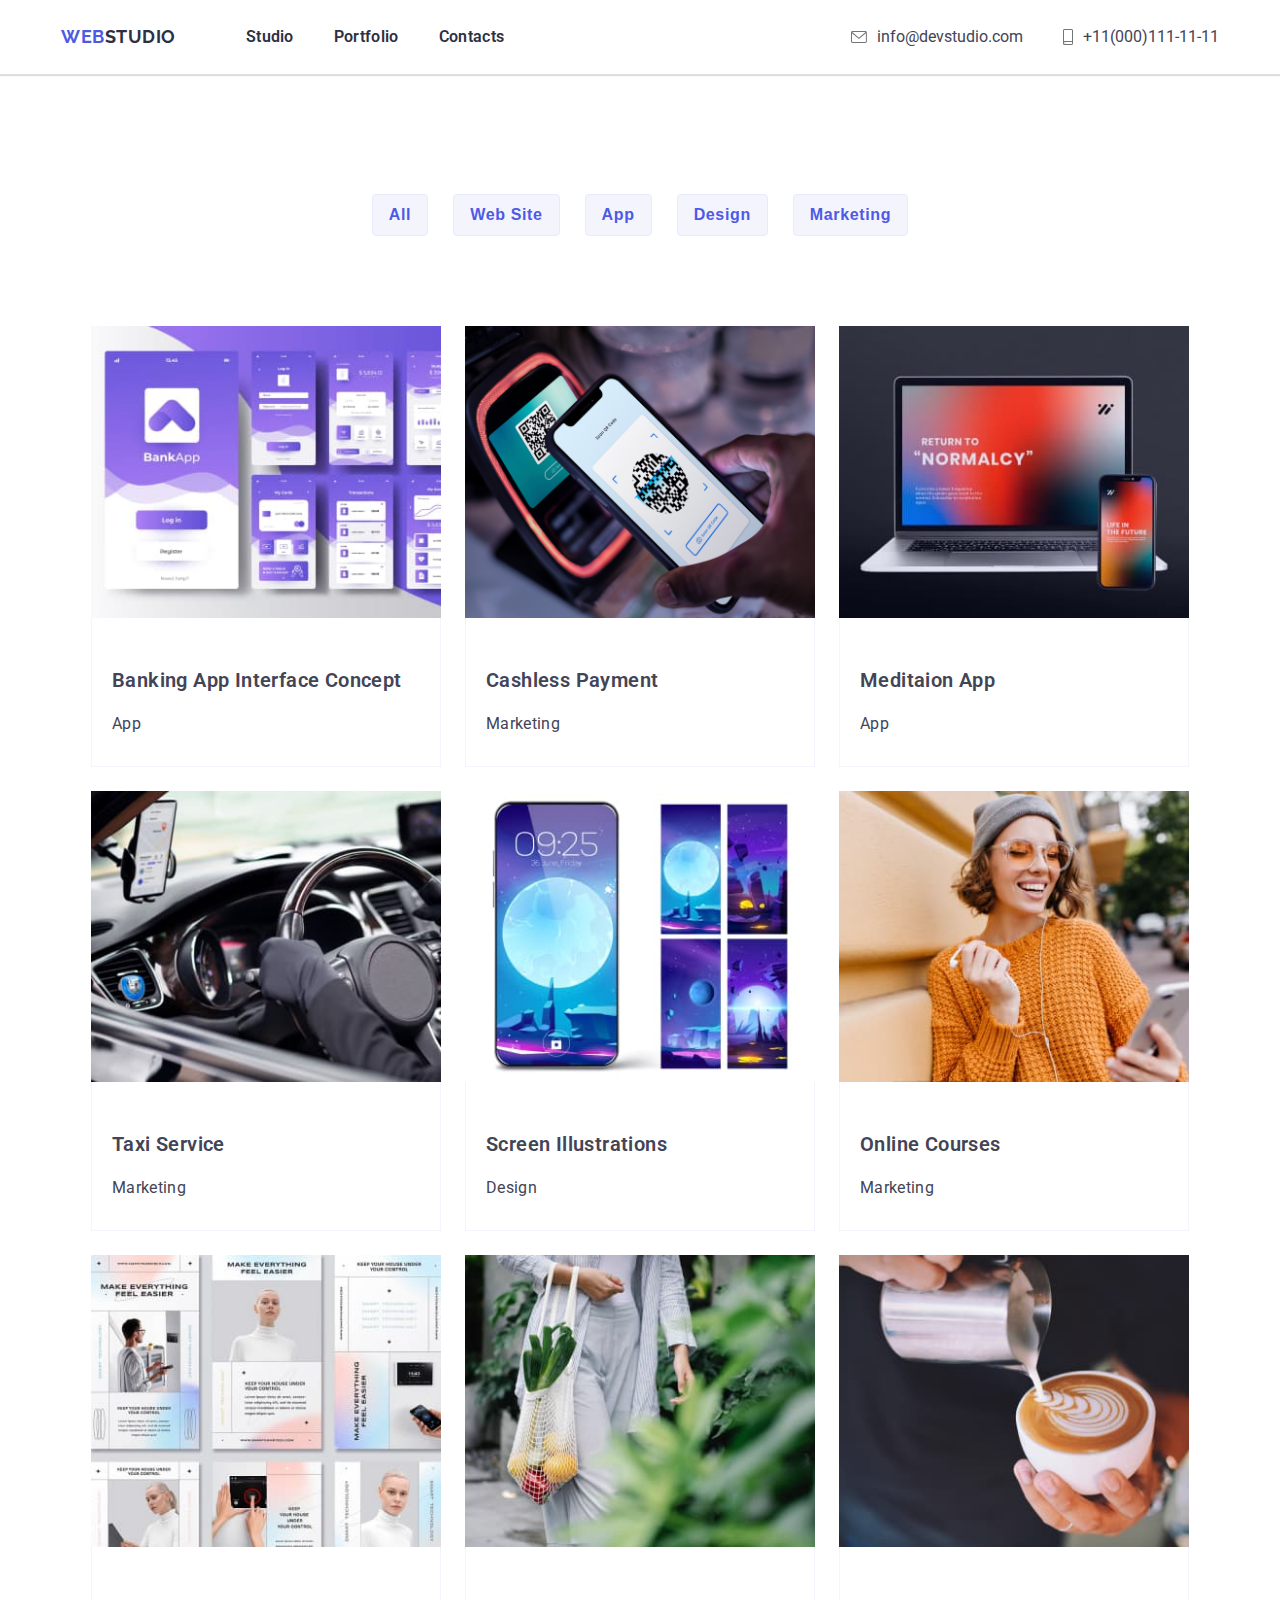
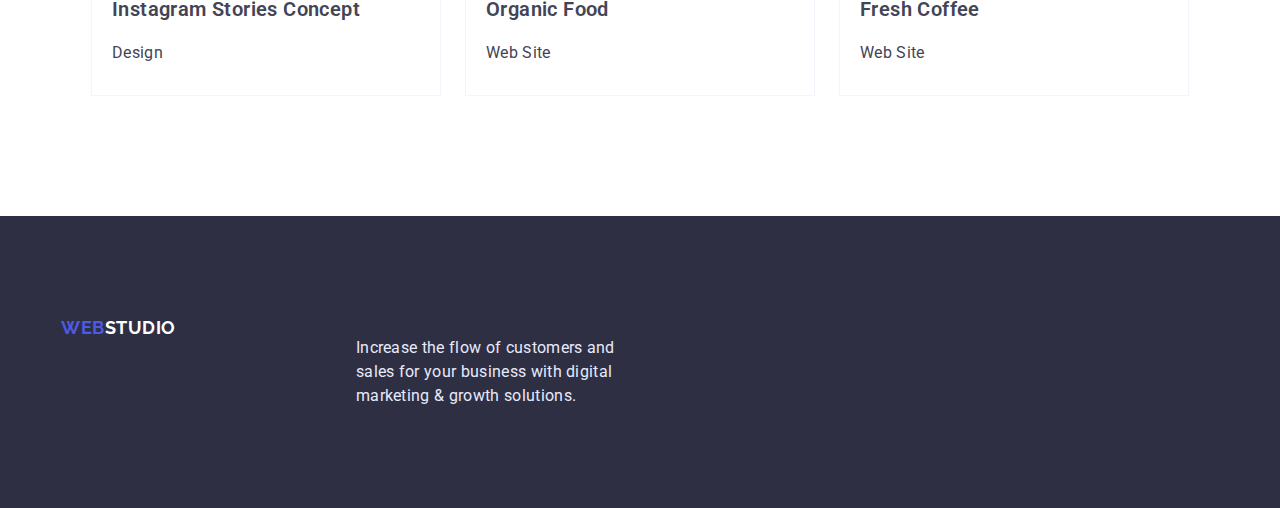
==== portfolio.html @ cf570ab1 "first commit" ====
<!DOCTYPE html>
<html lang="en">
<head>
    <meta charset="UTF-8">
    <meta http-equiv="X-UA-Compatible" content="IE=edge">
    <meta name="viewport" content="width=device-width, initial-scale=1.0">
    <title>HomeWork03</title>
    <link rel="stylesheet" href="css/styles.css">
    <link rel="preconnect" href="https://fonts.googleapis.com">
    <link rel="preconnect" href="https://fonts.gstatic.com" crossorigin>
    <link href="https://fonts.googleapis.com/css2?family=Raleway:wght@700&family=Roboto:wght@400;500;700;900&display=swap" rel="stylesheet">
    <link rel="stylesheet" href="node_modules/modern-normalize/modern-normalize.css">
</head>
<body>
    <header class="header">
        <div class="container">
            <nav class="nav">
                <a href="#" class="logo"><span class="logo-text">WEB</span>STUDIO</a>
                <ul class="nav-list">
                    <li class="nav-item">
                        <a class="nav-link" href="./index.html">Studio</a>
                    </li>
                    <li class="nav-item">
                        <a class="nav-link" href="./portfolio.html">Portfolio</a>
                    </li>
                    <li class="nav-item">
                        <a class="nav-link" href="#">Contacts</a>
                    </li>
                </ul>
            </nav>
            <ul class="contact-list">
                <li class="contact-item">
                    <a class="contact-link" href="mailto:info@devstudio.com">
                      <svg class="icon" width="16" height="12">
                        <use href="./images/sprite.svg#icon-mail"></use>
                      </svg>
                      info@devstudio.com
                    </a>
                </li>
                <li class="contact-item">
                    <a class="contact-link" href="tel:+11 (000) 111-11-11">
                      <svg class="icon" width="10" height="16">
                        <use href="./images/sprite.svg#icon-smartphone"></use>
                      </svg>+11(000)111-11-11</a>
                </li>
            </ul>
        </div>
    </header>
    <main>
        <section class="portfolio section">
            <div class="container">
                <h1 class="portfolio-title hidden">Portfolio</h1>
                <ul class="filteres">
                    <li class="filter-item">
                        <button type="button" class="filter-btn">All</button>
                    </li>
                    <li class="filter-item">
                        <button type="button"  class="filter-btn">Web Site</button>
                    </li>
                    <li class="filter-item">
                        <button type="button"  class="filter-btn">App</button>
                    </li>
                    <li class="filter-item">
                        <button type="button"  class="filter-btn">Design</button>
                    </li>
                    <li class="filter-item">
                        <button type="button"  class="filter-btn">Marketing</button>
                    </li>
                </ul>
                <ul class="gallery-list">
                    <li class="gallery-card">
                        <img src="./images/img05.jpg" alt="Banking App Interface Concept" width="350"
                        height="294">
                        <div class="gallery-card-wrapper">
                            <h2 class="gallery-card-title">Banking App Interface Concept</h2>
                            <p class="gallery-card-text">App</p>
                        </div>
                    </li>
                    <li class="gallery-card">                      
                        <img class="img" src="./images/img06.jpg" alt="Cashless Payment" width="350"
                        height="294">
                        <div class="gallery-card-wrapper">
                            <h2 class="gallery-card-title">Cashless Payment</h2>
                            <p class="gallery-card-text">Marketing</p>
                        </div>
                    </li>
                    <li class="gallery-card">                        
                        <img src="./images/img07.jpg" alt="Meditaion App" width="350"
                        height="294">
                        <div class="gallery-card-wrapper">
                            <h2 class="gallery-card-title">Meditaion App</h2>
                            <p class="gallery-card-text">App</p>
                        </div>
                    </li>
                    <li class="gallery-card">
                        <img src="./images/img08.jpg" alt="Taxi Service"   width="350"
                        height="294">
                        <div class="gallery-card-wrapper">
                            <h2 class="gallery-card-title">Taxi Service</h2>
                            <p class="gallery-card-text">Marketing</p>
                        </div>
                    </li>
                    <li class="gallery-card">
                        <img src="./images/img09.jpg" alt="Screen Illustrations" width="350"
                        height="294">
                        <div class="gallery-card-wrapper">
                            <h2 class="gallery-card-title">Screen Illustrations</h2>
                            <p class="gallery-card-text">Design</p>
                        </div>
                    </li>
                    <li class="gallery-card">
                        <img src="./images/img10.jpg" alt="Online Courses" width="350"
                        height="294">
                        <div class="gallery-card-wrapper">
                            <h2 class="gallery-card-title">Online Courses</h2>
                            <p class="gallery-card-text">Marketing</p>
                        </div>
                    </li>
                    <li class="gallery-card">
                        <img src="./images/img11.jpg" alt="Instagram Stories Concept" width="350"
                        height="294">
                        <div class="gallery-card-wrapper">
                            <h2 class="gallery-card-title">Instagram Stories Concept</h2>
                            <p class="gallery-card-text">Design</p>
                        </div>
                    </li>
                    <li class="gallery-card"> 
                        <img src="./images/img12.jpg" alt="Organic Food" width="350"
                        height="294">
                        <div class="gallery-card-wrapper">
                            <h2 class="gallery-card-title">Organic Food</h2>
                            <p class="gallery-card-text">Web Site</p>
                        </div>
                    </li>
                    <li class="gallery-card">
                        <img src="./images/img13.jpg" alt="Banking App Interface Concept" width="350"
                        height="294">
                        <div class="gallery-card-wrapper">
                            <h2 class="gallery-card-title">Fresh Coffee</h2>
                            <p class="gallery-card-text">Web Site</p>
                        </div>
                    </li>
                </ul>
            </div>
        </section>
    </main>
    <footer class="footer">
        <div class="container">
            <a href="#" class="logo footer-logo"><span class="logo-text">WEB</span>STUDIO</a>
            <p class="footer-text">Increase the flow of customers and sales for your business with digital marketing & growth solutions.</p>
        </div>
    </footer>
</body>
</html>
---- css/styles.css ----
:root {
    --primary-text-color: #434455;
    --primary-bg-color: #ffffff;
    --navy-blue: #2E2F42;
    --iris: #4D5AE5;
    --cloud: #F4F4FD;
    --cornflower: #E7E9FC;
  }

  body {
    color: var(--primary-text-color);
    background-color: var(--primery-bg-color);
    font-family: Roboto, sans-serif;
    margin: 0;
    padding: 0;
    box-sizing: border-box;
}

ul, li, h1, h2, h3, p, a {
    margin: 0;
    padding: 0;
}

img {
    display: block;
    max-width: 100%;
    height: auto;
}

.container {
    width: 1158px;
    margin: 0 auto;
    padding: 0 15px;
}

.section {
    padding: 120px 0;
}

.header {
    padding: 25px 0;
    box-shadow: 1px 1px 1px 1px rgba(46, 47, 66, 0.16);
}

.header > .container {
    display: flex;
    justify-content: space-between;
}

.nav {
    display: flex;
    justify-content: space-between;
    align-items: center;
}

.nav-list {
    display: flex;
    align-items: center;
}

.nav-item {
    list-style: none;
    padding: 0;
    font-size: 16px;
    font-weight: 600;
    line-height: 1.5;
    letter-spacing: 0.02em;
}

.nav-item:not(:last-child) {
    margin-right: 40px;
}

.nav-link {
    color: var(--navy-blue);
    text-decoration: none;
}

.nav-link:hover {
    color: var(--primary-text-color);
}

.nav-link:focus {
    color: var(--iris);
}

.contact-list {
    display: flex;
    align-items: center;
}

.contact-item {
    list-style: none;
    font-size: 16px;
    line-height: 1.5;
    left: 2%;
    margin-left: 40px;
    
}

.contact-link:hover {
    color: var(--iris);
}

.contact-link {
    display: flex;
    align-items: center;
    gap: 10px;
    text-decoration: none;
    color: var(--primary-text-color);
}

.logo {
    margin-right: 70px;
  
    color: var(--navy-blue);
  
    font-family: Raleway, sans-serif;
    font-weight: 700;
    font-size: 18px;
    line-height: 1.3;
    letter-spacing: 0.03em;

    text-decoration: none;
  }

  .logo-text {
    color: var(--iris);
  }


.tagline {
    background-color: var(--navy-blue);
    padding: 180px 0;
    margin-right: auto;
    margin-left: auto;
    max-width: 1600px;
    background-image: linear-gradient(rgba(46, 47, 66, 0.8), rgba(46, 47, 66, 0.8)), url(../images/tagline-bg.jpg);
    background-repeat: no-repeat;

}

.tagline > .container{
    display: flex;
    flex-direction: column;
    align-items: center;
    justify-content: center;
}

.tagline-title {
    font-size: 56px;
    font-weight: 600;
    line-height: 1.1;
    letter-spacing: 0.02em;
    color: var(--primary-bg-color);
    margin-bottom: 55px;
    text-align: center;
}

.tagline-btn {
    padding: 16px 32px;
    background-color: var(--iris);
    color: var(--primary-bg-color);
    border: none;
    border-radius: 4px;
    font-size: 16px;
    font-weight: 600;
    line-height: 1.1;
    letter-spacing: 0.04em;
}

.tagline-btn:hover,
.tagline-btn:focus {
    cursor: pointer;
    box-shadow: 1px 1px 1px 1px rgba(46, 47, 66, 0.16);
}

.icon-box {
    display: flex;
    justify-content: center;
    align-items: center;
    height: 120px;
    margin-bottom: 30px;
    border-radius: 4px;
  
    background-color: var(--cloud);
  }

.advantages {
    padding-bottom: 0;
}


.advantages-list {
    display: flex;
}

.advantages-item {
    list-style: none;
    width: 270px;
    display: flex;
    flex-direction: column;
    flex-wrap: wrap;
}

.advantages-item:not(:last-child) {
    margin-right: 30px;
}

.advantages-title {
    font-size: 20px;
    font-weight: 600;
    line-height: 1.2;
    letter-spacing: 0.02em;
    color: var(--navy-blue);
    margin-bottom: 20px;
}

.advantages-text {
    font-size: 16px;
    font-weight: 400;
    line-height: 1.5;
    letter-spacing: 0.02em;
}



.work-title {
    text-align: center;
    margin-bottom: 80px;
    font-size: 36px;
    font-weight: 600;
    letter-spacing: 0.02em;
    color: var(--navy-blue);
}

.work-list {
    display: flex;
    justify-content: center;
}

.work-item {
    list-style: none;
}

.work-item:not(:last-child) {
    margin-right: 30px;
  }

.team {
    background-color: var(--cloud);
}

.team-title {
    font-size: 36px;
    font-weight: 600;
    letter-spacing: 0.02em;
    text-align: center;
    margin-bottom: 75px;
}

.team-list {
    display: flex;
    justify-content: space-around;
    align-items: center;
}

.team-item {
    list-style: none;
    display: flex;
    flex-direction: column;
    align-items: center;
    background-color: var(--primary-bg-color);
    border-bottom: 1px solid #ececec;
    border-radius: 4px;
    filter: drop-shadow(0px, 2px rgba(46, 47, 66, 0.16));
}

.team-item:not(:last-child) {
    margin-right: 30px;
  }

.team-item-title {
    font-size: 20px;
    line-height: 1.2;
    font-weight: 600;
    letter-spacing: 0.02em;
    color: var(--navy-blue);
}

.list {
    list-style: none;
    display: flex;
    justify-content: center;
    align-items: center;
    margin-bottom: 30px;
}

.link {
    text-decoration: none;
    height: 40px;
    width: 40px;
    display: inline-flex;
    justify-content: center;
    align-items: center;
    border-radius: 50%;
    --color3: var(--primary-bg-color);
    background-color: var(--iris);
}



.item:not(:last-child) {
    margin-right: 10px;
}

.title-wrapper {
    padding: 30px 0;
}

.team-item-text {
    font-size: 16px;
    font-weight: 400;
    line-height: 1.5;
    letter-spacing: 0.02em;
    color: var(--primary-text-color);
    margin-top: 0;
    margin-bottom: 20px;
}


.clients-titel {
    text-align: center;
    font-size: 36px;
    font-weight: 600;
    letter-spacing: 0.03em;
    color: var(--navy-blue);
    margin-bottom: 75px;
}

.clients-list {
    list-style: none;
    display: flex;
    justify-content: center;
  }

.clients-list > .client:not(:last-child) {
    margin-right: 30px;
}

.clients-list .link {
    display: flex;
    align-items: center;
    justify-content: center;
  
    width: 168px;
    height: 88px;
    border: 1px solid #8E8F99;
    border-radius: 4px;
}
  
.clients-list .link:hover,
.clients-list .link:focus {
    background-color: var(--iris);
    color:#8E8F99 ;
}

.footer {
    padding: 100px 0;
    background-color: var(--navy-blue);
}

.footer > .container {
    display: flex;
    gap: 110px;
}

.footer-links .link {
    background-color: rgba(255, 255, 255, 0.1);
    color: var(--primary-bg-color);
}

.footer-links .link:hover {
    cursor: pointer;
    background-color: #31D0AA;
}

.footer-links-title {
    font-style: 16px;
    font-weight: 600;
    letter-spacing: 0.02em;
    color: var(--primary-bg-color);
    margin-bottom: 20px;
}

.footer-logo {
    color: var(--primary-bg-color);
    margin-bottom: 20px;
}

.footer-text {
    width: 265px;
    font-size: 16px;
    font-weight: 400;
    line-height: 1.5;
    letter-spacing: 0.02em;
    color: var(--cornflower);
    margin-top: 20px;
}

.portfolio-title {
    text-align: center;
}

.filteres {
    display: flex;
    justify-content: center;
    flex-wrap: wrap;
    margin-bottom: 90px;
}

.filter-item {
    list-style: none;
}


.filter-item:not(:last-child) {
    margin-right: 25px;
  }

.filter-btn{
    padding: 8px 16px;
    color: var(--iris);
    background-color: var(--cloud);
    border: 1px solid var(--cornflower);
    border-radius: 4px;
    font-size: 16px;
    font-weight: 600;
    line-height: 1.5;
    letter-spacing: 0.04em;
    text-align: center;
}

.filter-btn:hover,
.filter-btn:focus {
    cursor: pointer;
    color: var(--primary-bg-color);
    background-color: var(--iris);
    box-shadow: 1px 1px 1px 1px rgba(46, 47, 66, 0.16);
}

.gallery-list {
    display: flex;
    justify-content: center;
    flex-wrap: wrap;
}

.gallery-card {
    list-style: none;
    position: relative;
    filter: drop-shadow(0px, 1px rgba(46, 47, 66, 0.08));
    box-sizing: border-box;
    border-radius: 6px;
}

.gallery-card:hover,
.gallery-card:focus {
    cursor: pointer;
    box-shadow: 0px 1px 1px rgba(0, 0, 0, 0.12), 0px 4px 4px rgba(0, 0, 0, 0.06), 1px 4px 6px rgba(0, 0, 0, 0.16);
}

.img-text {
    position: absolute;
    top: 30px;
    left: 30px;
    width: 295px;
    font-size: 16px;
    line-height: 1.5;
    letter-spacing: 0.02em;
    font-weight: 400;
    color: var(--cloud);
}

.gallery-card:not(:nth-child(3n + 3)) {
    margin-right: 24px;
  }
  
.gallery-card:not(:nth-last-child(-n + 3)) {
    margin-bottom: 24px;
  }

.gallery-card-wrapper {
    padding: 20px 20px 30px 20px;
    border: 0.5px solid var(--cloud);
    border-top: none;
}

.gallery-card-title {
    margin-top: 30px;
    margin-bottom: 20px;
    font-size: 20px;
    line-height: 1.2;
    font-weight: 600;
    letter-spacing: 0.02em;
}
.gallery-card-text {
    margin: 0;
    font-size: 16px;
    font-weight: 400;
    line-height: 1.5;
    letter-spacing: 0.02em;
}

.hidden {
    display: none;
}
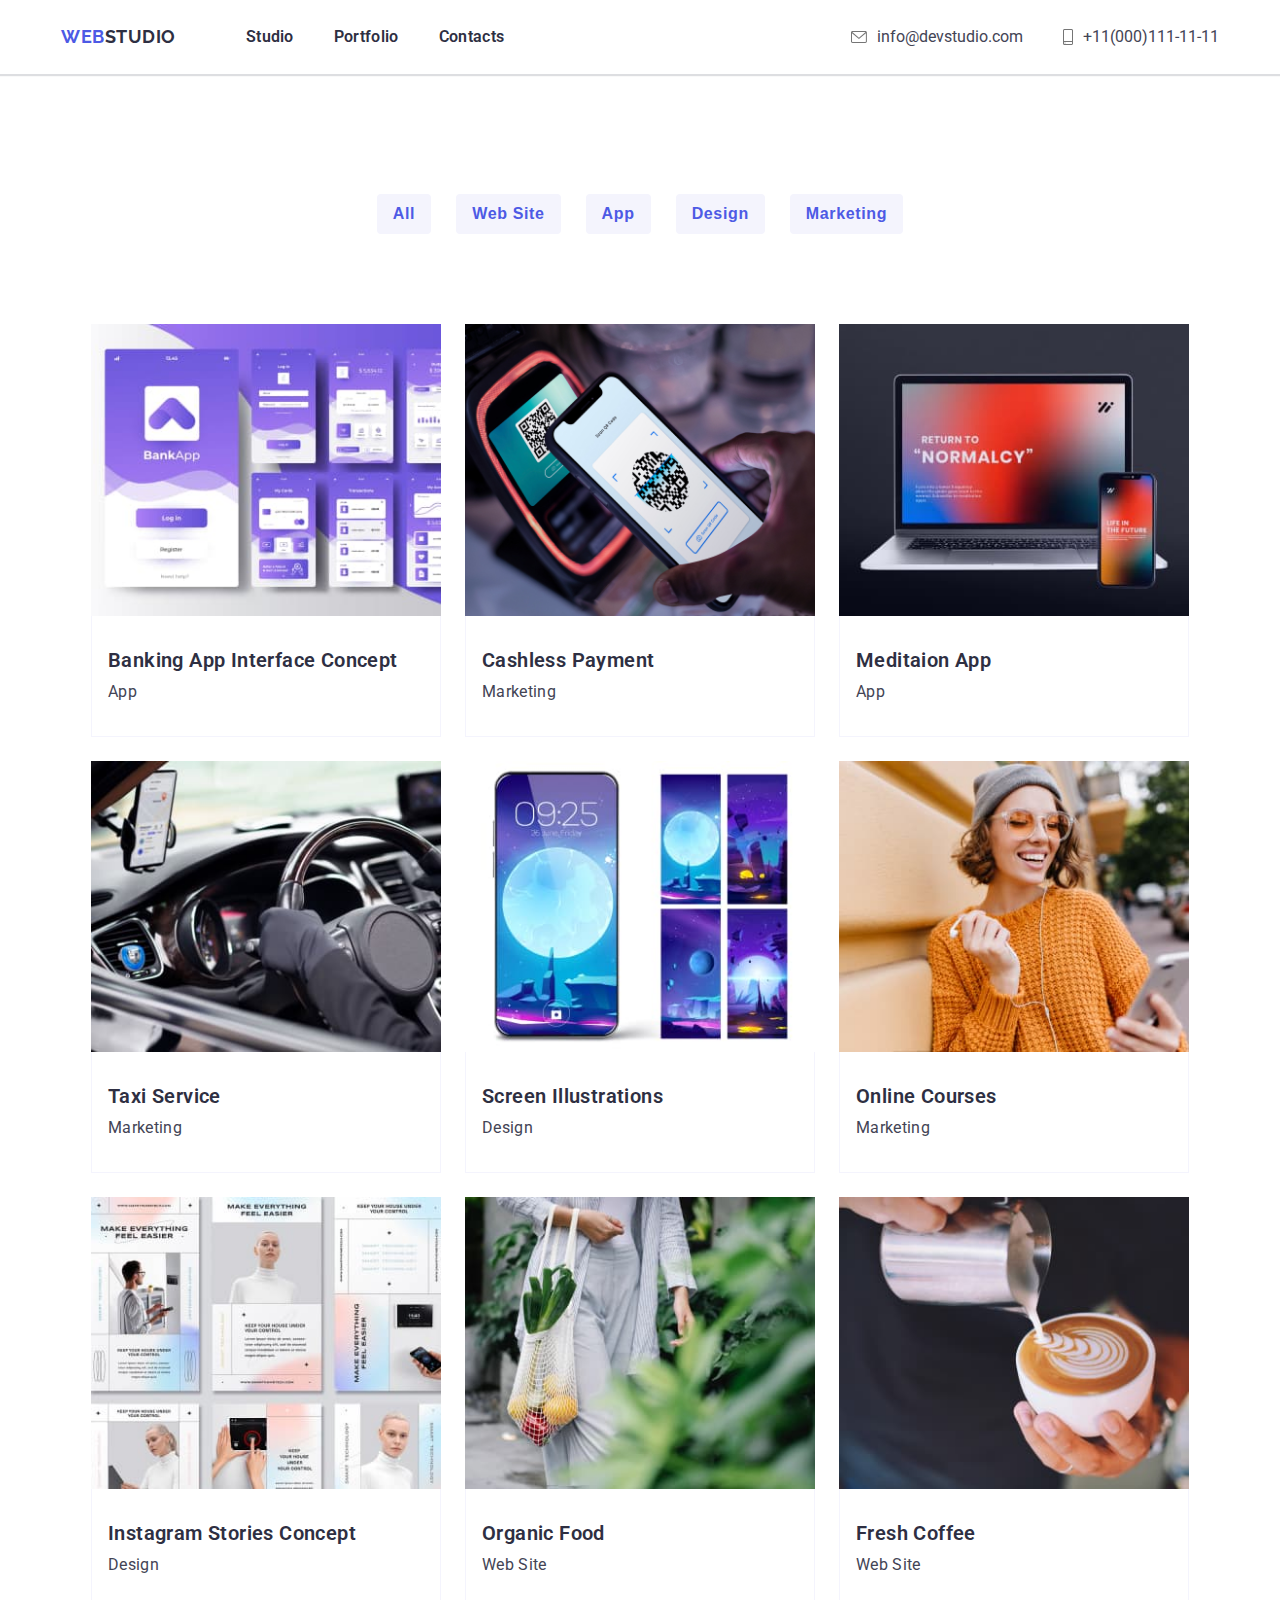
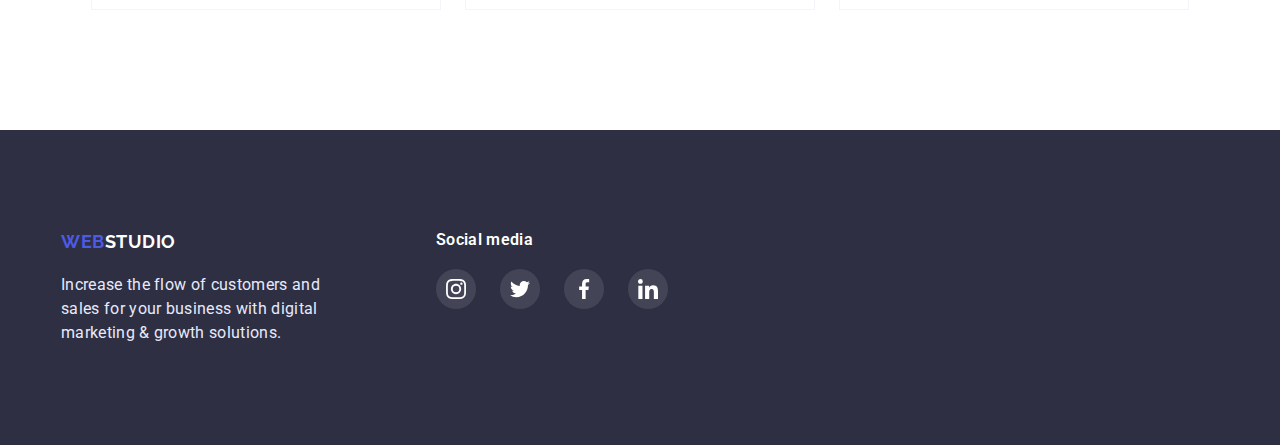
==== commit 0f2d80bd: "fixed bugs" ====
--- a/portfolio.html
+++ b/portfolio.html
@@ -9,7 +9,7 @@
     <link rel="preconnect" href="https://fonts.googleapis.com">
     <link rel="preconnect" href="https://fonts.gstatic.com" crossorigin>
     <link href="https://fonts.googleapis.com/css2?family=Raleway:wght@700&family=Roboto:wght@400;500;700;900&display=swap" rel="stylesheet">
-    <link rel="stylesheet" href="node_modules/modern-normalize/modern-normalize.css">
+    <link rel="stylesheet" href="./node_modules/modern-normalize/modern-normalize.css">
 </head>
 <body>
     <header class="header">
@@ -69,76 +69,94 @@
                 </ul>
                 <ul class="gallery-list">
                     <li class="gallery-card">
-                        <img src="./images/img05.jpg" alt="Banking App Interface Concept" width="350"
-                        height="294">
-                        <div class="gallery-card-wrapper">
-                            <h2 class="gallery-card-title">Banking App Interface Concept</h2>
-                            <p class="gallery-card-text">App</p>
-                        </div>
-                    </li>
-                    <li class="gallery-card">                      
-                        <img class="img" src="./images/img06.jpg" alt="Cashless Payment" width="350"
-                        height="294">
-                        <div class="gallery-card-wrapper">
-                            <h2 class="gallery-card-title">Cashless Payment</h2>
-                            <p class="gallery-card-text">Marketing</p>
-                        </div>
-                    </li>
-                    <li class="gallery-card">                        
-                        <img src="./images/img07.jpg" alt="Meditaion App" width="350"
-                        height="294">
-                        <div class="gallery-card-wrapper">
-                            <h2 class="gallery-card-title">Meditaion App</h2>
-                            <p class="gallery-card-text">App</p>
-                        </div>
-                    </li>
-                    <li class="gallery-card">
-                        <img src="./images/img08.jpg" alt="Taxi Service"   width="350"
-                        height="294">
-                        <div class="gallery-card-wrapper">
-                            <h2 class="gallery-card-title">Taxi Service</h2>
-                            <p class="gallery-card-text">Marketing</p>
-                        </div>
-                    </li>
-                    <li class="gallery-card">
-                        <img src="./images/img09.jpg" alt="Screen Illustrations" width="350"
-                        height="294">
-                        <div class="gallery-card-wrapper">
-                            <h2 class="gallery-card-title">Screen Illustrations</h2>
-                            <p class="gallery-card-text">Design</p>
-                        </div>
-                    </li>
-                    <li class="gallery-card">
-                        <img src="./images/img10.jpg" alt="Online Courses" width="350"
-                        height="294">
-                        <div class="gallery-card-wrapper">
-                            <h2 class="gallery-card-title">Online Courses</h2>
-                            <p class="gallery-card-text">Marketing</p>
-                        </div>
-                    </li>
-                    <li class="gallery-card">
-                        <img src="./images/img11.jpg" alt="Instagram Stories Concept" width="350"
-                        height="294">
-                        <div class="gallery-card-wrapper">
-                            <h2 class="gallery-card-title">Instagram Stories Concept</h2>
-                            <p class="gallery-card-text">Design</p>
-                        </div>
-                    </li>
-                    <li class="gallery-card"> 
-                        <img src="./images/img12.jpg" alt="Organic Food" width="350"
-                        height="294">
-                        <div class="gallery-card-wrapper">
-                            <h2 class="gallery-card-title">Organic Food</h2>
-                            <p class="gallery-card-text">Web Site</p>
-                        </div>
-                    </li>
-                    <li class="gallery-card">
-                        <img src="./images/img13.jpg" alt="Banking App Interface Concept" width="350"
-                        height="294">
-                        <div class="gallery-card-wrapper">
-                            <h2 class="gallery-card-title">Fresh Coffee</h2>
-                            <p class="gallery-card-text">Web Site</p>
-                        </div>
+                        <a href="" class="card-link">
+                            <img src="./images/img05.jpg" alt="Banking App Interface Concept" width="350"
+                            height="294">
+                            <div class="gallery-card-wrapper">
+                                <h2 class="gallery-card-title">Banking App Interface Concept</h2>
+                                <p class="gallery-card-text">App</p>
+                            </div>
+                        </a>
+                    </li>
+                    <li class="gallery-card">
+                        <a href="" class="card-link">
+                            <img class="img" src="./images/img06.jpg" alt="Cashless Payment" width="350"
+                            height="294">
+                            <div class="gallery-card-wrapper">
+                                <h2 class="gallery-card-title">Cashless Payment</h2>
+                                <p class="gallery-card-text">Marketing</p>
+                            </div>
+                        </a>                      
+                    </li>
+                    <li class="gallery-card">
+                        <a href="" class="card-link">
+                            <img src="./images/img07.jpg" alt="Meditaion App" width="350"
+                            height="294">
+                            <div class="gallery-card-wrapper">
+                                <h2 class="gallery-card-title">Meditaion App</h2>
+                                <p class="gallery-card-text">App</p>
+                            </div>
+                        </a>                        
+                    </li>
+                    <li class="gallery-card">
+                        <a href="" class="card-link">
+                            <img src="./images/img08.jpg" alt="Taxi Service"   width="350"
+                            height="294">
+                            <div class="gallery-card-wrapper">
+                                <h2 class="gallery-card-title">Taxi Service</h2>
+                                <p class="gallery-card-text">Marketing</p>
+                            </div>
+                        </a>
+                    </li>
+                    <li class="gallery-card">
+                        <a href="" class="card-link">
+                            <img src="./images/img09.jpg" alt="Screen Illustrations" width="350"
+                            height="294">
+                            <div class="gallery-card-wrapper">
+                                <h2 class="gallery-card-title">Screen Illustrations</h2>
+                                <p class="gallery-card-text">Design</p>
+                            </div>
+                        </a>
+                    </li>
+                    <li class="gallery-card">
+                        <a href="" class="card-link">
+                            <img src="./images/img10.jpg" alt="Online Courses" width="350"
+                            height="294">
+                            <div class="gallery-card-wrapper">
+                                <h2 class="gallery-card-title">Online Courses</h2>
+                                <p class="gallery-card-text">Marketing</p>
+                            </div>
+                        </a>
+                    </li>
+                    <li class="gallery-card">
+                        <a href="" class="card-link">
+                            <img src="./images/img11.jpg" alt="Instagram Stories Concept" width="350"
+                            height="294">
+                            <div class="gallery-card-wrapper">
+                                <h2 class="gallery-card-title">Instagram Stories Concept</h2>
+                                <p class="gallery-card-text">Design</p>
+                            </div>
+                        </a>
+                    </li>
+                    <li class="gallery-card">
+                        <a href="" class="card-link">
+                            <img src="./images/img12.jpg" alt="Organic Food" width="350"
+                            height="294">
+                            <div class="gallery-card-wrapper">
+                                <h2 class="gallery-card-title">Organic Food</h2>
+                                <p class="gallery-card-text">Web Site</p>
+                            </div>
+                        </a> 
+                    </li>
+                    <li class="gallery-card">
+                        <a href="" class="card-link">
+                            <img src="./images/img13.jpg" alt="Banking App Interface Concept" width="350"
+                            height="294">
+                            <div class="gallery-card-wrapper">
+                                <h2 class="gallery-card-title">Fresh Coffee</h2>
+                                <p class="gallery-card-text">Web Site</p>
+                            </div>
+                        </a>
                     </li>
                 </ul>
             </div>
@@ -146,8 +164,44 @@
     </main>
     <footer class="footer">
         <div class="container">
-            <a href="#" class="logo footer-logo"><span class="logo-text">WEB</span>STUDIO</a>
-            <p class="footer-text">Increase the flow of customers and sales for your business with digital marketing & growth solutions.</p>
+            <div class="footer-info">
+                <a href="#" class="logo footer-logo"><span class="logo-text">WEB</span>STUDIO</a>
+                <p class="footer-text">Increase the flow of customers and sales for your business with digital marketing & growth solutions.</p>
+            </div>
+            <div class="footer-links">
+                <p class="footer-links-title">Social media</p>
+                <ul class="list">
+                  <li class="item">
+                    <a class="link" href="https://www.instagram.com/" target="_blank" rel="noopener noreferrer">
+                      <svg class="icon" width="20" height="20">
+                        <use href="./images/sprite.svg#icon-instagram"></use>
+                      </svg>
+                    </a>
+                  </li>
+                  <li class="item">
+                    <a class="link" href="https://twitter.com/" target="_blank" rel="noopener noreferrer"
+                      ><svg class="icon" width="20" height="20">
+                        <use href="./images/sprite.svg#icon-twitter"></use>
+                      </svg>
+                    </a>
+                  </li>
+                  <li class="item">
+                    <a class="link" href="https://www.facebook.com/" target="_blank" rel="noopener noreferrer"
+                      ><svg class="icon" width="20" height="20">
+                        <use href="./images/sprite.svg#icon-facebook"></use>
+                      </svg>
+                    </a>
+                  </li>
+                  <li class="item">
+                    <a class="link" href="https://www.linkedin.com/" target="_blank" rel="noopener noreferrer">
+                        <svg class="icon" width="20" height="20">
+                            <use href="./images/sprite.svg#icon-linkedin">
+                            </use>
+                        </svg>
+                    </a>
+                  </li>
+                </ul>
+              </div>
         </div>
     </footer>
 </body>
--- a/css/styles.css
+++ b/css/styles.css
@@ -93,12 +93,17 @@
     list-style: none;
     font-size: 16px;
     line-height: 1.5;
-    left: 2%;
     margin-left: 40px;
     
 }
 
-.contact-link:hover {
+.contact-link:hover,
+.icon:hover {
+    color: var(--iris);
+    --color4: var(--iris);
+}
+
+.contact-link.icon:hover {
     color: var(--iris);
 }
 
@@ -136,6 +141,7 @@
     margin-left: auto;
     max-width: 1600px;
     background-image: linear-gradient(rgba(46, 47, 66, 0.8), rgba(46, 47, 66, 0.8)), url(../images/tagline-bg.jpg);
+    background-size: cover;
     background-repeat: no-repeat;
 
 }
@@ -236,7 +242,6 @@
 
 .work-list {
     display: flex;
-    justify-content: center;
 }
 
 .work-item {
@@ -244,7 +249,7 @@
 }
 
 .work-item:not(:last-child) {
-    margin-right: 30px;
+    margin-right: 24px;
   }
 
 .team {
@@ -281,6 +286,7 @@
   }
 
 .team-item-title {
+    text-align: center;
     font-size: 20px;
     line-height: 1.2;
     font-weight: 600;
@@ -293,7 +299,6 @@
     display: flex;
     justify-content: center;
     align-items: center;
-    margin-bottom: 30px;
 }
 
 .link {
@@ -311,21 +316,24 @@
 
 
 .item:not(:last-child) {
-    margin-right: 10px;
+    margin-right: 24px;
 }
 
 .title-wrapper {
+    display: flex;
+    flex-direction: column;
+    gap: 15px;
     padding: 30px 0;
 }
 
 .team-item-text {
+    text-align: center;
     font-size: 16px;
     font-weight: 400;
     line-height: 1.5;
     letter-spacing: 0.02em;
-    color: var(--primary-text-color);
+    --color3: var(--primary-text-color);
     margin-top: 0;
-    margin-bottom: 20px;
 }
 
 
@@ -357,12 +365,15 @@
     height: 88px;
     border: 1px solid #8E8F99;
     border-radius: 4px;
+    background-color: #ffffff;
+    --color3: #8E8F99;
 }
   
 .clients-list .link:hover,
 .clients-list .link:focus {
-    background-color: var(--iris);
-    color:#8E8F99 ;
+    background-color: #ffffff;
+    --color3: var(--iris) ;
+    border-color: var(--iris);
 }
 
 .footer {
@@ -439,11 +450,12 @@
     line-height: 1.5;
     letter-spacing: 0.04em;
     text-align: center;
+    cursor: pointer;
+    border: none;
 }
 
 .filter-btn:hover,
 .filter-btn:focus {
-    cursor: pointer;
     color: var(--primary-bg-color);
     background-color: var(--iris);
     box-shadow: 1px 1px 1px 1px rgba(46, 47, 66, 0.16);
@@ -463,8 +475,13 @@
     border-radius: 6px;
 }
 
-.gallery-card:hover,
-.gallery-card:focus {
+.card-link {
+    display: block;
+    text-decoration: none;
+}
+
+.card-link:hover,
+.card-link:focus {
     cursor: pointer;
     box-shadow: 0px 1px 1px rgba(0, 0, 0, 0.12), 0px 4px 4px rgba(0, 0, 0, 0.06), 1px 4px 6px rgba(0, 0, 0, 0.16);
 }
@@ -490,20 +507,21 @@
   }
 
 .gallery-card-wrapper {
-    padding: 20px 20px 30px 20px;
+    padding: 32px 16px;
     border: 0.5px solid var(--cloud);
     border-top: none;
 }
 
 .gallery-card-title {
-    margin-top: 30px;
-    margin-bottom: 20px;
+    color: var(--navy-blue);
+    margin-bottom: 8px;
     font-size: 20px;
     line-height: 1.2;
     font-weight: 600;
     letter-spacing: 0.02em;
 }
 .gallery-card-text {
+    color: #434455;
     margin: 0;
     font-size: 16px;
     font-weight: 400;
